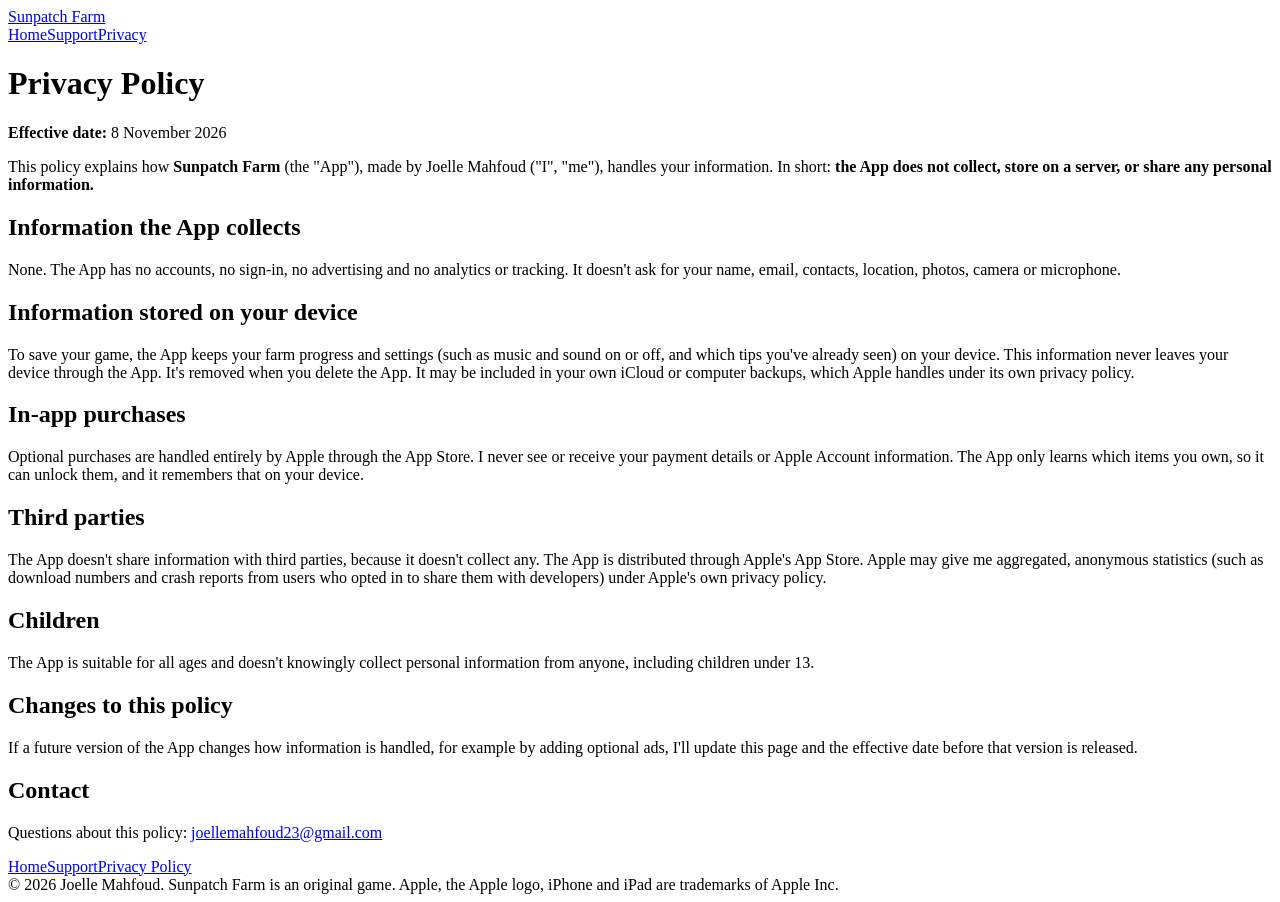
==== privacy.html @ e486ba23 "Add files via upload" ====
<!doctype html><html lang="en"><head><meta charset="utf-8"><meta name="viewport" content="width=device-width,initial-scale=1"><link rel="icon" href="assets/icon.png"><link rel="preconnect" href="https://fonts.googleapis.com"><link href="https://fonts.googleapis.com/css2?family=Nunito:wght@400;700;800&family=Silkscreen&display=swap" rel="stylesheet"><link rel="stylesheet" href="assets/style.css">
<title>Sunpatch Farm Privacy Policy</title><meta name="description" content="Privacy Policy for the Sunpatch Farm app.">
</head><body>
<header class="top wrap"><a class="brand" href="index.html"><img src="assets/icon.png" alt=""><span class="pixel">Sunpatch Farm</span></a><nav><a href="index.html">Home</a><a href="support.html">Support</a><a href="privacy.html">Privacy</a></nav></header>
<main class="doc wrap">
<h1 class="pixel">Privacy Policy</h1>
<p><b>Effective date:</b> 8 November 2026</p>
<p>This policy explains how <b>Sunpatch Farm</b> (the "App"), made by Joelle Mahfoud ("I", "me"), handles your information. In short: <b>the App does not collect, store on a server, or share any personal information.</b></p>

<h2 class="pixel">Information the App collects</h2>
<p>None. The App has no accounts, no sign-in, no advertising and no analytics or tracking. It doesn't ask for your name, email, contacts, location, photos, camera or microphone.</p>

<h2 class="pixel">Information stored on your device</h2>
<p>To save your game, the App keeps your farm progress and settings (such as music and sound on or off, and which tips you've already seen) on your device. This information never leaves your device through the App. It's removed when you delete the App. It may be included in your own iCloud or computer backups, which Apple handles under its own privacy policy.</p>

<h2 class="pixel">In-app purchases</h2>
<p>Optional purchases are handled entirely by Apple through the App Store. I never see or receive your payment details or Apple Account information. The App only learns which items you own, so it can unlock them, and it remembers that on your device.</p>

<h2 class="pixel">Third parties</h2>
<p>The App doesn't share information with third parties, because it doesn't collect any. The App is distributed through Apple's App Store. Apple may give me aggregated, anonymous statistics (such as download numbers and crash reports from users who opted in to share them with developers) under Apple's own privacy policy.</p>

<h2 class="pixel">Children</h2>
<p>The App is suitable for all ages and doesn't knowingly collect personal information from anyone, including children under 13.</p>

<h2 class="pixel">Changes to this policy</h2>
<p>If a future version of the App changes how information is handled, for example by adding optional ads, I'll update this page and the effective date before that version is released.</p>

<h2 class="pixel">Contact</h2>
<p>Questions about this policy: <a href="mailto:joellemahfoud23@gmail.com?subject=Sunpatch%20Farm%20privacy">joellemahfoud23@gmail.com</a></p>
</main>
<footer class="wrap"><nav><a href="index.html">Home</a><a href="support.html">Support</a><a href="privacy.html">Privacy Policy</a></nav>© 2026 Joelle Mahfoud. Sunpatch Farm is an original game. Apple, the Apple logo, iPhone and iPad are trademarks of Apple Inc.</footer>
</body></html>
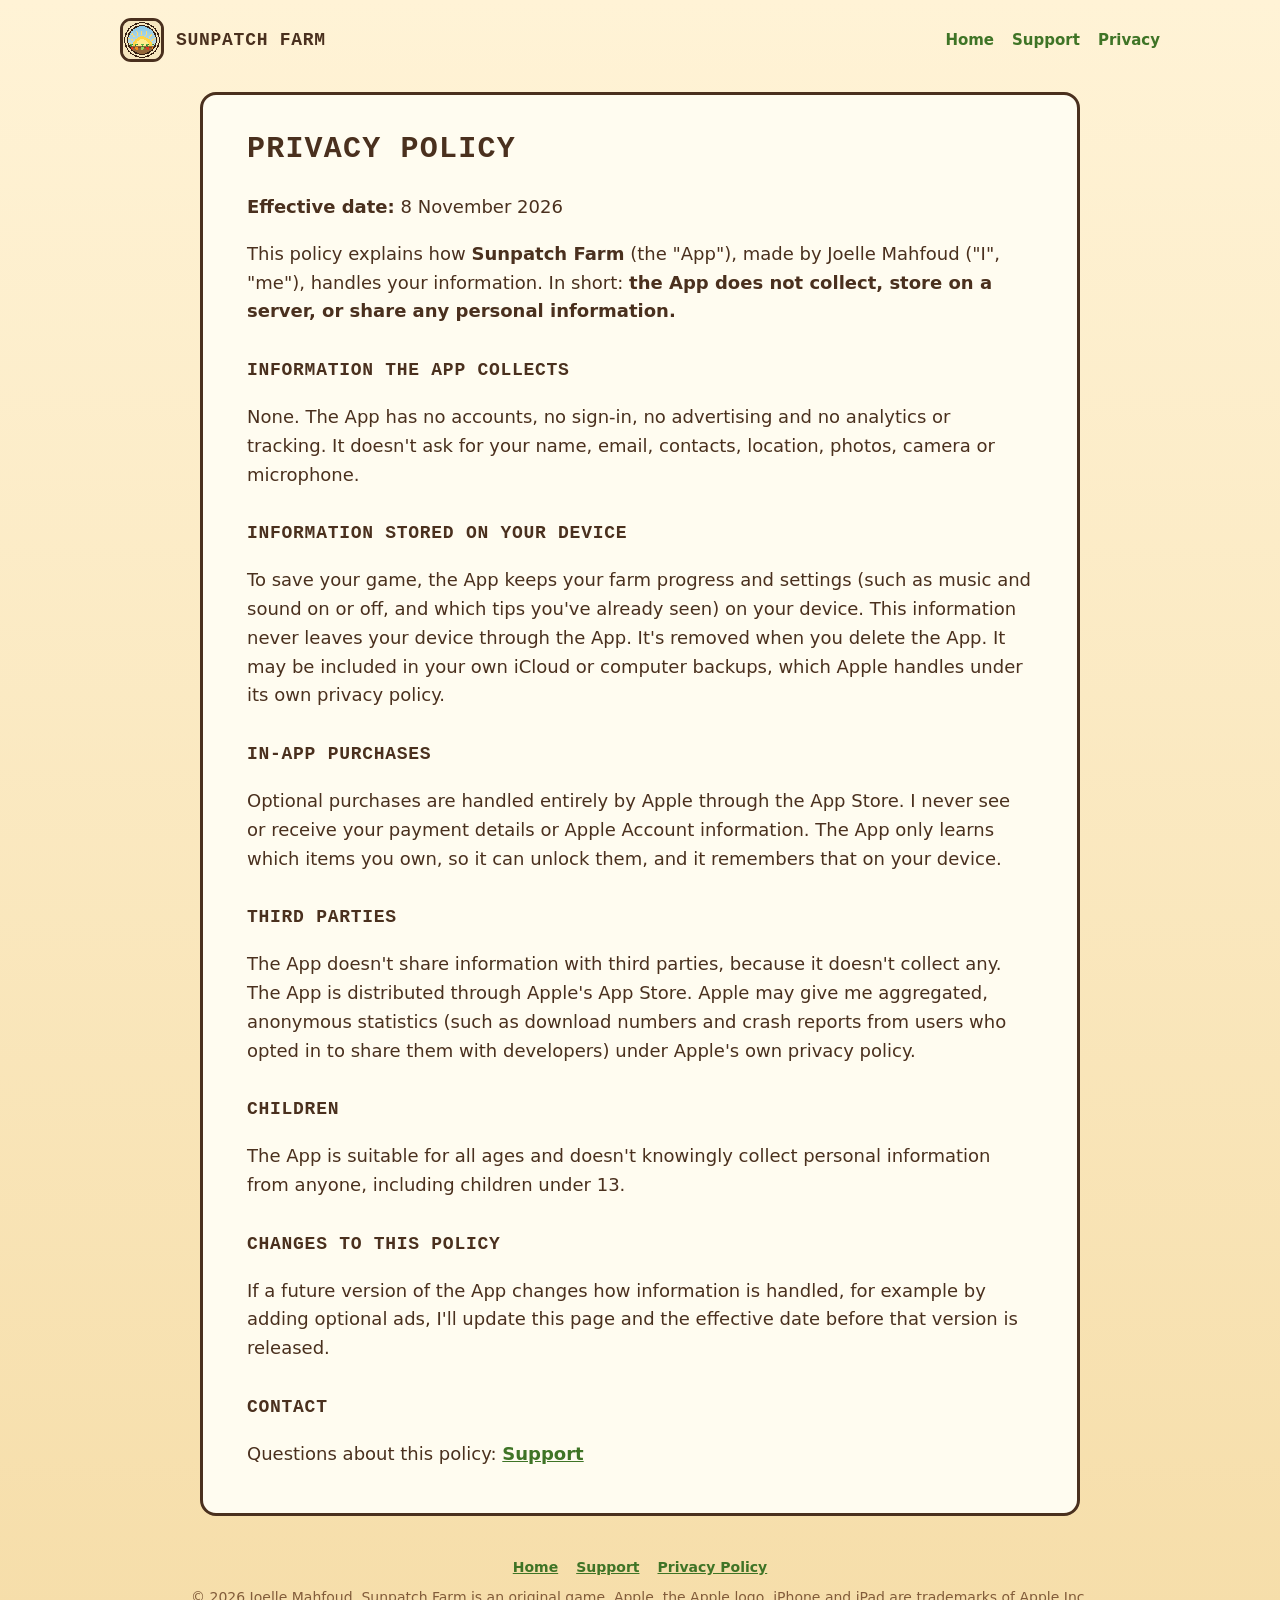
==== commit 9c4709fd: "Update privacy.html" ====
--- a/privacy.html
+++ b/privacy.html
@@ -26,7 +26,7 @@
 <p>If a future version of the App changes how information is handled, for example by adding optional ads, I'll update this page and the effective date before that version is released.</p>
 
 <h2 class="pixel">Contact</h2>
-<p>Questions about this policy: <a href="mailto:joellemahfoud23@gmail.com?subject=Sunpatch%20Farm%20privacy">joellemahfoud23@gmail.com</a></p>
+<p>Questions about this policy: <a href="mailto:joelle_mahfoud@live.com?subject=Sunpatch%20Farm%20privacy">Support</a></p>
 </main>
 <footer class="wrap"><nav><a href="index.html">Home</a><a href="support.html">Support</a><a href="privacy.html">Privacy Policy</a></nav>© 2026 Joelle Mahfoud. Sunpatch Farm is an original game. Apple, the Apple logo, iPhone and iPad are trademarks of Apple Inc.</footer>
 </body></html>
--- a/assets/style.css
+++ b/assets/style.css
@@ -0,0 +1,43 @@
+:root{
+  --cream:#fff3d6; --cream-2:#f6deaa; --paper:#fffcf0; --ink:#4a301e; --ink-soft:#825c3a;
+  --leaf:#5f9c3a; --leaf-dark:#3f7426; --tomato:#e86252; --sun:#f7c948; --line:#4a301e;
+}
+@media (prefers-color-scheme: dark){
+  :root:not([data-theme="light"]){
+    --cream:#2a2117; --cream-2:#1f1811; --paper:#33281c; --ink:#f7ead2; --ink-soft:#d6bf98;
+    --leaf:#8cc865; --leaf-dark:#b7e08f; --line:#f7ead2;
+  }
+}
+*{box-sizing:border-box}
+html{-webkit-text-size-adjust:100%}
+body{margin:0;min-height:100vh;background:var(--cream-2) linear-gradient(var(--cream),var(--cream-2)) no-repeat;color:var(--ink);
+  font:18px/1.6 "Nunito",system-ui,-apple-system,"Segoe UI",sans-serif}
+a{color:var(--leaf-dark);font-weight:700}
+.pixel{font-family:"Silkscreen",monospace;letter-spacing:.04em;text-transform:uppercase}
+.wrap{max-width:1040px;margin:0 auto;padding:0 16px}
+header.top{display:flex;flex-wrap:wrap;align-items:center;justify-content:space-between;gap:16px;padding:18px 0}
+header.top .brand{display:flex;align-items:center;gap:12px;text-decoration:none;color:var(--ink)}
+header.top img{width:44px;height:44px;border-radius:11px;image-rendering:pixelated;border:3px solid var(--line)}
+header.top nav{display:flex;gap:18px;flex-wrap:wrap}
+header.top nav a{text-decoration:none;font-size:15px}
+.hero{text-align:center;padding:24px 0 8px}
+.hero .logo{width:min(560px,92%);image-rendering:pixelated}
+.hero h1{font-size:clamp(22px,4vw,34px);margin:8px 0 6px}
+.hero p.lead{font-size:20px;color:var(--ink-soft);max-width:680px;margin:0 auto 22px}
+.btn{display:inline-flex;align-items:center;gap:10px;background:var(--ink);color:var(--paper);text-decoration:none;
+  padding:12px 22px;border-radius:12px;font-weight:800;border:3px solid var(--line)}
+.btn.alt{background:var(--paper);color:var(--ink)}
+.shots{display:grid;grid-template-columns:repeat(auto-fit,minmax(min(100%,420px),1fr));gap:18px;margin-top:34px;margin-bottom:34px}
+.shots img{width:100%;border-radius:14px;border:3px solid var(--line);display:block;background:var(--paper)}
+.features{display:grid;grid-template-columns:repeat(auto-fit,minmax(min(100%,230px),1fr));gap:16px;margin-top:24px;margin-bottom:40px}
+.card{background:var(--paper);border:3px solid var(--line);border-radius:14px;padding:18px 20px;box-shadow:0 6px 0 rgba(74,48,30,.18)}
+.card h3{margin:0 0 6px;font-size:16px}
+.card p{margin:0;font-size:16px;color:var(--ink-soft)}
+.card img{width:40px;height:40px;image-rendering:pixelated;float:right;margin-left:10px}
+main.doc{background:var(--paper);border:3px solid var(--line);border-radius:16px;padding:26px clamp(18px,4vw,44px);margin-top:12px;margin-bottom:40px;max-width:880px}
+main.doc h1{font-size:clamp(22px,4vw,30px);margin-top:4px}
+main.doc h2{font-size:18px;margin-top:30px}
+details{border-top:2px dashed var(--ink-soft);padding:12px 0}
+details summary{cursor:pointer;font-weight:800}
+footer{padding:26px 0 40px;text-align:center;font-size:14px;color:var(--ink-soft)}
+footer nav{display:flex;gap:18px;justify-content:center;flex-wrap:wrap;margin-bottom:8px}
